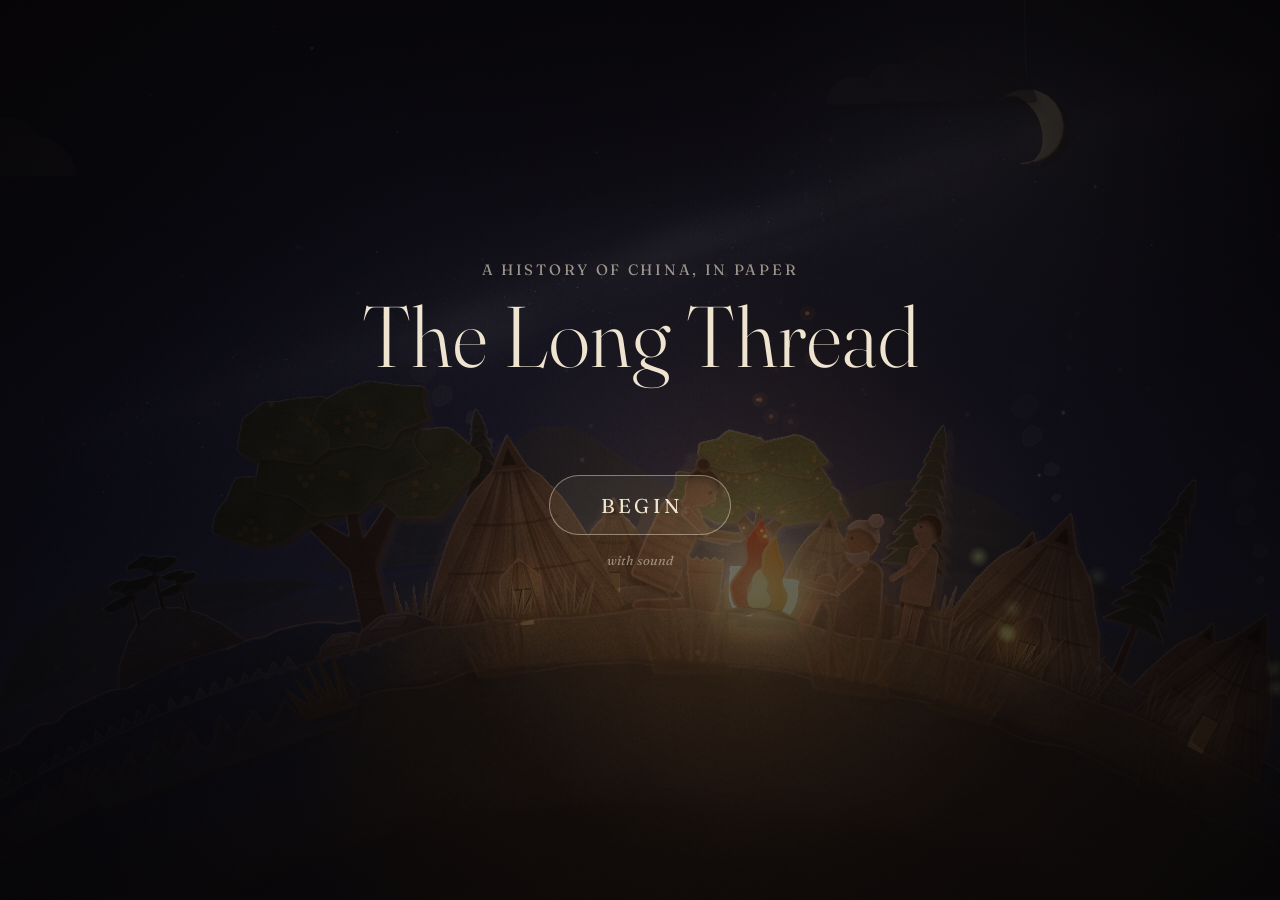
==== index.html @ fe37064d "Start Mended with Gold: template, Japanese script and narration timing, chapter 1 (Jomon) The paperf" ====
<!DOCTYPE html>
<html lang="en">
<head>
<meta charset="utf-8">
<title>The Long Thread</title>
<meta name="viewport" content="width=device-width, initial-scale=1, viewport-fit=cover">
<meta name="theme-color" content="#060405">
<meta name="description" content="A history of China, in paper: a twelve-minute narrated film, from a nine-thousand-year-old bone flute to the far side of the Moon.">
<meta property="og:type" content="website">
<meta property="og:title" content="The Long Thread">
<meta property="og:description" content="A history of China, in paper. A twelve-minute film, with sound.">
<meta property="og:url" content="https://raycoding1-collab.github.io/China-/">
<meta property="og:image" content="https://raycoding1-collab.github.io/China-/assets/share.jpg">
<meta property="og:image:width" content="1200">
<meta property="og:image:height" content="630">
<meta property="og:image:alt" content="Paper-cut treasure ships with red sails on a tiny cardboard planet, under the title The Long Thread.">
<meta name="twitter:card" content="summary_large_image">
<link rel="icon" type="image/png" href="assets/icon.png">
<link rel="apple-touch-icon" href="assets/icon.png">
<link rel="preconnect" href="https://fonts.googleapis.com">
<link href="https://fonts.googleapis.com/css2?family=Fraunces:ital,opsz,wght@0,9..144,300..500;1,9..144,300..400&display=swap" rel="stylesheet">
<link rel="stylesheet" href="src/style.css">
</head>
<body>
<canvas id="stage"></canvas>
<div id="caption" aria-live="polite"></div>
<div id="end" aria-hidden="true"><h2>The Long Thread</h2><p>a history of China, in paper</p></div>
<div id="veil">
  <div class="card">
    <p class="kicker">a history of China, in paper</p>
    <h1>The Long Thread</h1>
    <button id="begin" type="button">Begin</button>
    <p class="hint">with sound</p>
  </div>
</div>
<div id="bar">
  <button id="play" type="button" aria-label="Pause"><svg viewBox="0 0 24 24"><path id="playIcon" d="M7 5h3.5v14H7zM13.5 5H17v14h-3.5z"/></svg></button>
  <button id="chap" type="button" aria-label="Chapters" aria-expanded="false"><svg viewBox="0 0 24 24"><path d="M4 6h16v2H4zM4 11h16v2H4zM4 16h11v2H4z"/></svg></button>
  <button id="cc" type="button" aria-label="Captions" aria-pressed="true">CC</button>
  <input id="vol" type="range" min="0" max="1" step="0.01" value="1" aria-label="Volume">
</div>
<nav id="chapters" hidden aria-label="Chapters"></nav>
<script type="module" src="src/main.js"></script>
</body>
</html>
---- src/style.css ----
html, body { margin: 0; height: 100%; background: #060405; overflow: hidden; overscroll-behavior: none; -webkit-tap-highlight-color: transparent; -webkit-text-size-adjust: 100%; text-size-adjust: 100%; -webkit-user-select: none; user-select: none; -webkit-touch-callout: none; touch-action: manipulation; }
body { font-family: 'Fraunces', 'Iowan Old Style', Georgia, serif; color: #efe4cf; }
body.idle, body.idle #stage { cursor: none; }
#stage { position: fixed; inset: 0; width: 100%; height: 100%; display: block; }
#veil { position: fixed; inset: 0; display: grid; place-items: center; background: radial-gradient(ellipse at 50% 60%, rgba(6,4,5,.55), rgba(6,4,5,.94)); transition: opacity 2.4s ease; z-index: 3; }
#veil.gone { opacity: 0; pointer-events: none; }
.card { text-align: center; padding: 24px; transform: translateY(-4vh); }
.kicker { margin: 0 0 .9em; font-size: clamp(8.5px, 2.5vw, 15px); letter-spacing: .18em; white-space: nowrap; text-transform: uppercase; opacity: .62; font-weight: 400; }
h1 { margin: 0 0 1.1em; font-weight: 300; font-size: clamp(38px, 7vw, 86px); letter-spacing: .01em; line-height: 1.02; font-variation-settings: 'opsz' 144; }
#begin { font: inherit; font-size: clamp(16px, 1.8vw, 20px); letter-spacing: .16em; text-transform: uppercase; color: #efe4cf; background: rgba(239,228,207,.06); border: 1px solid rgba(239,228,207,.45); border-radius: 999px; padding: .85em 2.4em .8em 2.56em; cursor: pointer; transition: background .5s, border-color .5s, transform .5s cubic-bezier(.3,1.6,.5,1); }
#begin:hover, #begin:focus-visible { background: rgba(239,228,207,.16); border-color: #efe4cf; transform: scale(1.04); outline: none; }
.hint { margin: 1.3em 0 0; font-size: 13px; font-style: italic; opacity: .5; }
#caption { position: fixed; left: 50%; bottom: max(8.5vh, calc(env(safe-area-inset-bottom) + 66px)); transform: translateX(-50%); width: min(88vw, 780px); text-align: center; font-size: clamp(17px, 2.1vw, 25px); line-height: 1.38; font-weight: 400; color: #f4ead6; text-shadow: 0 1px 2px rgba(0,0,0,.85), 0 0 18px rgba(0,0,0,.65); opacity: 0; transition: opacity .6s ease; z-index: 2; pointer-events: none; text-wrap: balance; }
#caption.on { opacity: .96; }
#caption.off { display: none; }
#bar { position: fixed; right: max(14px, env(safe-area-inset-right)); bottom: max(12px, env(safe-area-inset-bottom)); display: flex; align-items: center; gap: 6px; opacity: 0; transition: opacity .8s ease; z-index: 4; }
#bar.show { opacity: .8; }
#bar button { width: 40px; height: 40px; border: 0; border-radius: 50%; background: transparent; color: #efe4cf; font: 500 13px/1 'Fraunces', Georgia, serif; letter-spacing: .06em; cursor: pointer; display: grid; place-items: center; }
#bar button:hover, #bar button:focus-visible { background: rgba(239,228,207,.14); outline: none; }
#bar svg { width: 20px; height: 20px; fill: currentColor; }
#cc[aria-pressed="false"] { opacity: .4; text-decoration: line-through; }
#vol { width: 76px; accent-color: #efe4cf; opacity: .85; }
#vol.na { display: none; }
@media (max-width: 520px) { #vol { width: 58px; } }
@media (prefers-reduced-motion: reduce) { #veil { transition-duration: .01s; } }
#chapters { position: fixed; right: max(14px, env(safe-area-inset-right)); bottom: calc(max(12px, env(safe-area-inset-bottom)) + 50px); z-index: 5; display: flex; flex-direction: column; min-width: 230px; padding: 8px 0; background: rgba(16,11,9,.86); border: 1px solid rgba(239,228,207,.16); border-radius: 12px; backdrop-filter: blur(6px); -webkit-backdrop-filter: blur(6px); }
#chapters[hidden] { display: none; }
#chapters button { display: flex; justify-content: space-between; gap: 18px; align-items: baseline; padding: 8px 18px; border: 0; background: transparent; color: #efe4cf; font: 400 15px/1.3 'Fraunces', Georgia, serif; text-align: left; cursor: pointer; opacity: .78; }
#chapters button em { font-style: normal; font-size: 12px; opacity: .55; font-variant-numeric: tabular-nums; }
#chapters button:hover, #chapters button:focus-visible { background: rgba(239,228,207,.1); opacity: 1; outline: none; }
#chapters button.now { opacity: 1; }
#chapters button.now span::before { content: ''; display: inline-block; width: 6px; height: 6px; margin: 0 8px 2px -14px; border-radius: 50%; background: #e8a85a; }
#end { position: fixed; left: 0; right: 0; top: 7vh; text-align: center; z-index: 2; pointer-events: none; opacity: 0; transition: opacity 3s ease; color: #f4ead6; text-shadow: 0 1px 2px rgba(0,0,0,.6), 0 0 24px rgba(0,0,0,.4); }
#end.on { opacity: 1; }
#end h2 { margin: 0; font-weight: 300; font-size: clamp(34px, 6vw, 72px); font-variation-settings: 'opsz' 144; letter-spacing: .01em; }
#end p { margin: .7em 0 0; font-size: clamp(8.5px, 2.5vw, 14px); letter-spacing: .18em; white-space: nowrap; text-transform: uppercase; opacity: .7; }
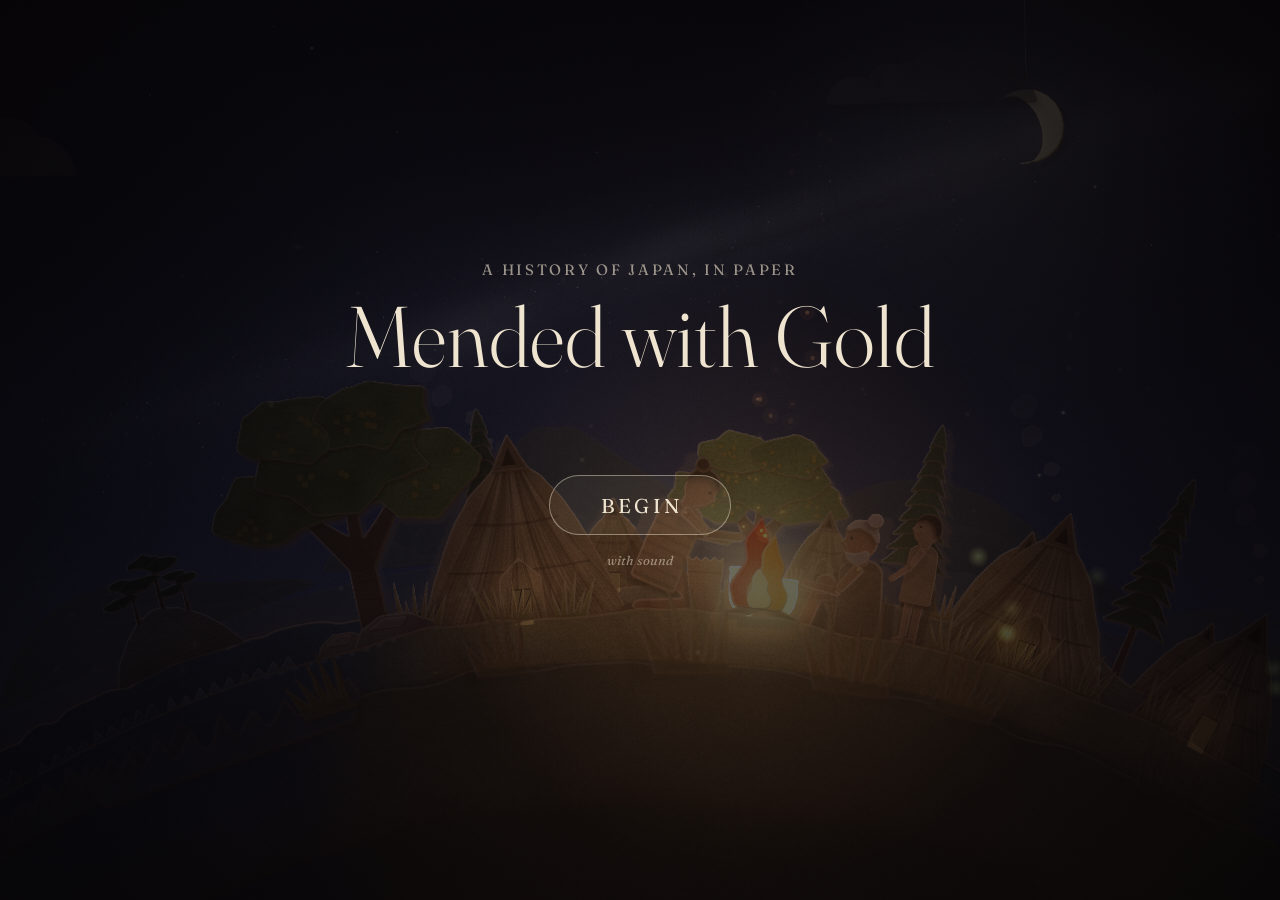
==== commit 622fe70b: "Chapters 15 and 16: the hands, and mended with gold Co-Authored-By: Claude Opus 5.5 <noreply@anthrop" ====
--- a/index.html
+++ b/index.html
@@ -2,18 +2,18 @@
 <html lang="en">
 <head>
 <meta charset="utf-8">
-<title>The Long Thread</title>
+<title>Mended with Gold</title>
 <meta name="viewport" content="width=device-width, initial-scale=1, viewport-fit=cover">
 <meta name="theme-color" content="#060405">
-<meta name="description" content="A history of China, in paper: a twelve-minute narrated film, from a nine-thousand-year-old bone flute to the far side of the Moon.">
+<meta name="description" content="A history of Japan, in paper: a fourteen-minute narrated film, from the first pots of clay to anime, the bullet train and a country mended with gold.">
 <meta property="og:type" content="website">
-<meta property="og:title" content="The Long Thread">
-<meta property="og:description" content="A history of China, in paper. A twelve-minute film, with sound.">
-<meta property="og:url" content="https://raycoding1-collab.github.io/China-/">
-<meta property="og:image" content="https://raycoding1-collab.github.io/China-/assets/share.jpg">
+<meta property="og:title" content="Mended with Gold">
+<meta property="og:description" content="A history of Japan, in paper. A fourteen-minute film, with sound.">
+<meta property="og:url" content="https://raycoding1-collab.github.io/Japan/">
+<meta property="og:image" content="https://raycoding1-collab.github.io/Japan/assets/share.jpg">
 <meta property="og:image:width" content="1200">
 <meta property="og:image:height" content="630">
-<meta property="og:image:alt" content="Paper-cut treasure ships with red sails on a tiny cardboard planet, under the title The Long Thread.">
+<meta property="og:image:alt" content="A paper-cut Jomon village by firelight on a tiny cardboard planet, under the title Mended with Gold.">
 <meta name="twitter:card" content="summary_large_image">
 <link rel="icon" type="image/png" href="assets/icon.png">
 <link rel="apple-touch-icon" href="assets/icon.png">
@@ -24,11 +24,11 @@
 <body>
 <canvas id="stage"></canvas>
 <div id="caption" aria-live="polite"></div>
-<div id="end" aria-hidden="true"><h2>The Long Thread</h2><p>a history of China, in paper</p></div>
+<div id="end" aria-hidden="true"><h2>Mended with Gold</h2><p>a history of Japan, in paper</p></div>
 <div id="veil">
   <div class="card">
-    <p class="kicker">a history of China, in paper</p>
-    <h1>The Long Thread</h1>
+    <p class="kicker">a history of Japan, in paper</p>
+    <h1>Mended with Gold</h1>
     <button id="begin" type="button">Begin</button>
     <p class="hint">with sound</p>
   </div>
